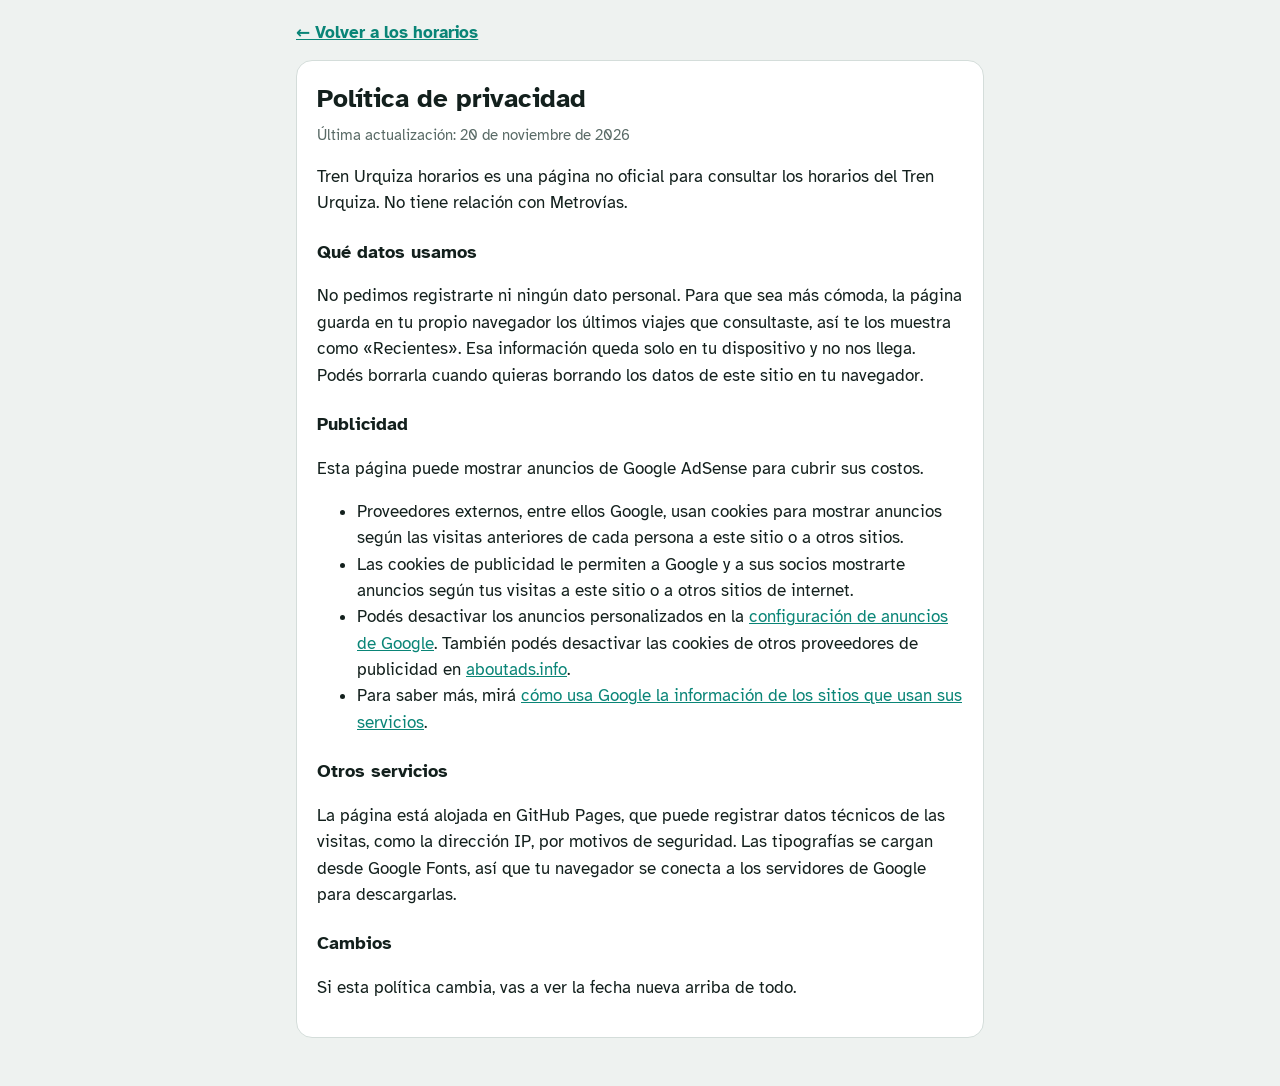
==== tren-urquiza/privacidad.html @ a887926c "Tren Urquiza: rediseño más práctico y lugar para anuncios - Selector de estación grande con buscador" ====
<!DOCTYPE html>
<html lang="es-AR">
<head>
<meta charset="utf-8">
<meta name="viewport" content="width=device-width, initial-scale=1">
<title>Política de privacidad · Tren Urquiza horarios</title>
<meta name="description" content="Qué datos usa la página Tren Urquiza horarios y cómo funcionan los anuncios.">
<meta name="theme-color" content="#0a8577">
<link rel="icon" href="icon-192.png" type="image/png">
<link rel="stylesheet" href="https://fonts.googleapis.com/css2?family=Atkinson+Hyperlegible:wght@400;700&display=swap">
<style>
:root{--bg:#eef2f0;--surface:#fff;--ink:#13201d;--muted:#596a66;--rule:#d4ddda;--line:#0a8577;
  --font-body:"Atkinson Hyperlegible", system-ui, -apple-system, "Segoe UI", Roboto, sans-serif;color-scheme:light}
@media (prefers-color-scheme: dark){:root:not([data-theme="light"]){--bg:#0c1211;--surface:#141e1c;--ink:#e6eeec;--muted:#93a5a1;--rule:#25332f;--line:#2fc2b0;color-scheme:dark}}
:root[data-theme="dark"]{--bg:#0c1211;--surface:#141e1c;--ink:#e6eeec;--muted:#93a5a1;--rule:#25332f;--line:#2fc2b0;color-scheme:dark}
*{box-sizing:border-box}
body{margin:0;background:var(--bg);color:var(--ink);font-family:var(--font-body);font-size:17px;line-height:1.55}
a{color:var(--line)}
main{max-width:720px;margin:0 auto;padding:20px 16px 48px}
.back{display:inline-block;margin-bottom:14px;font-weight:700}
article{background:var(--surface);border:1px solid var(--rule);border-radius:16px;padding:18px 20px}
h1{font-size:26px;margin:0 0 4px;text-wrap:balance}
h2{font-size:18px;margin:22px 0 6px}
p,li{max-width:65ch}
.upd{color:var(--muted);font-size:15px;margin:0 0 10px}
</style>
</head>
<body>
<main>
  <a class="back" href="./">← Volver a los horarios</a>
  <article>
    <h1>Política de privacidad</h1>
    <p class="upd">Última actualización: 20 de noviembre de 2026</p>

    <p>Tren Urquiza horarios es una página no oficial para consultar los horarios del Tren Urquiza. No tiene relación con Metrovías.</p>

    <h2>Qué datos usamos</h2>
    <p>No pedimos registrarte ni ningún dato personal. Para que sea más cómoda, la página guarda en tu propio navegador los últimos viajes que consultaste, así te los muestra como «Recientes». Esa información queda solo en tu dispositivo y no nos llega. Podés borrarla cuando quieras borrando los datos de este sitio en tu navegador.</p>

    <h2>Publicidad</h2>
    <p>Esta página puede mostrar anuncios de Google AdSense para cubrir sus costos.</p>
    <ul>
      <li>Proveedores externos, entre ellos Google, usan cookies para mostrar anuncios según las visitas anteriores de cada persona a este sitio o a otros sitios.</li>
      <li>Las cookies de publicidad le permiten a Google y a sus socios mostrarte anuncios según tus visitas a este sitio o a otros sitios de internet.</li>
      <li>Podés desactivar los anuncios personalizados en la <a href="https://adssettings.google.com">configuración de anuncios de Google</a>. También podés desactivar las cookies de otros proveedores de publicidad en <a href="https://www.aboutads.info/choices">aboutads.info</a>.</li>
      <li>Para saber más, mirá <a href="https://policies.google.com/technologies/partner-sites">cómo usa Google la información de los sitios que usan sus servicios</a>.</li>
    </ul>

    <h2>Otros servicios</h2>
    <p>La página está alojada en GitHub Pages, que puede registrar datos técnicos de las visitas, como la dirección IP, por motivos de seguridad. Las tipografías se cargan desde Google Fonts, así que tu navegador se conecta a los servidores de Google para descargarlas.</p>

    <h2>Cambios</h2>
    <p>Si esta política cambia, vas a ver la fecha nueva arriba de todo.</p>
  </article>
</main>
</body>
</html>
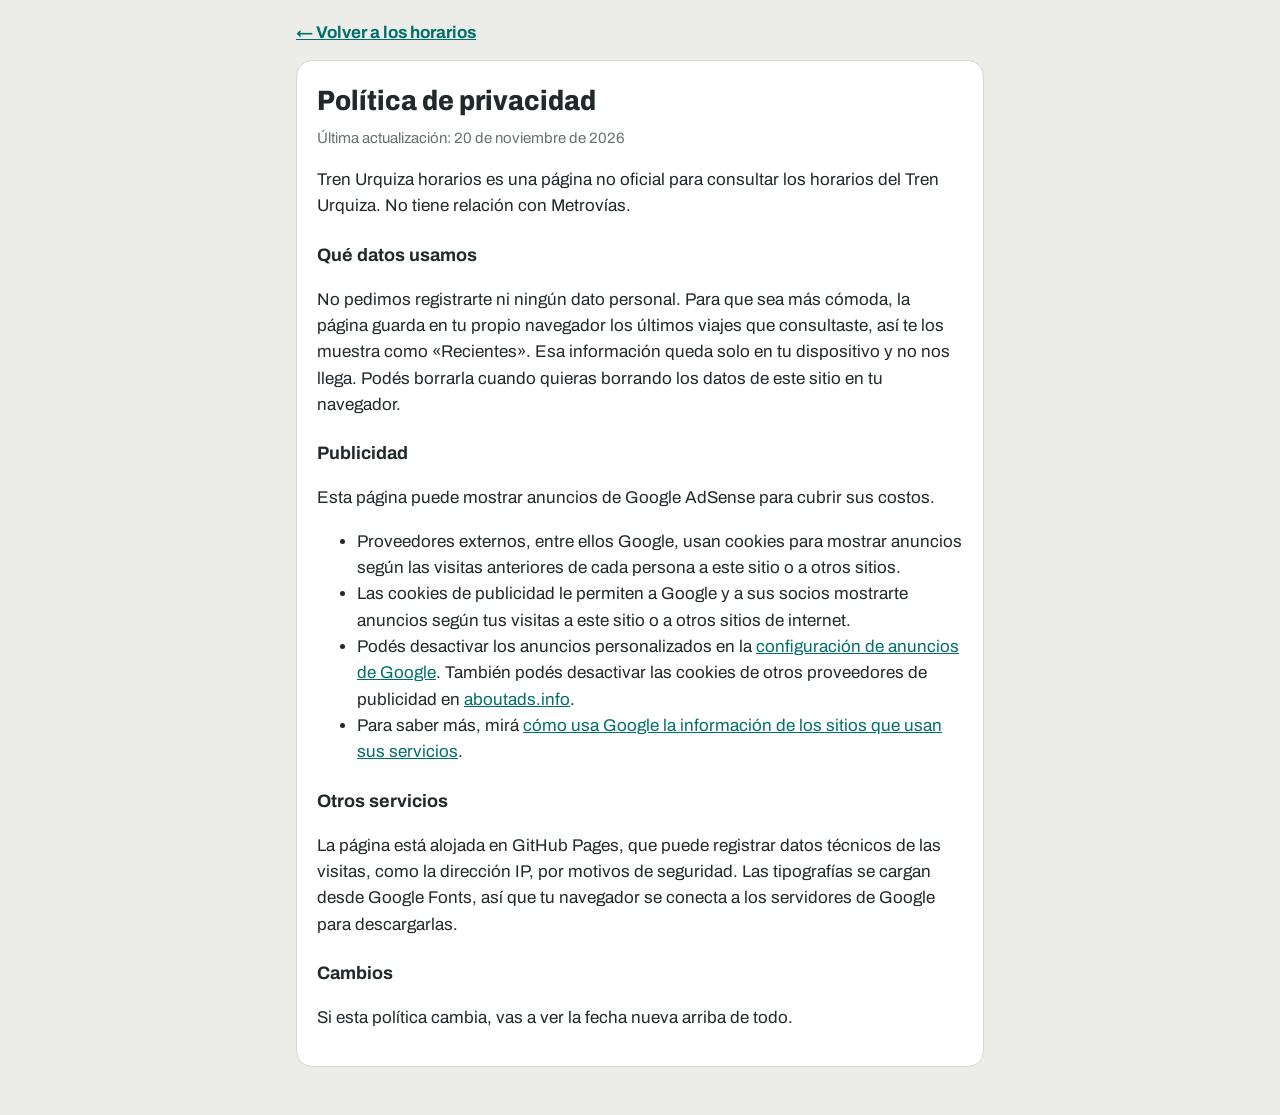
==== commit cf64f138: "Tren Urquiza: identidad propia con los colores del tren - El tablero es el costado de un coche mosta" ====
--- a/tren-urquiza/privacidad.html
+++ b/tren-urquiza/privacidad.html
@@ -5,21 +5,20 @@
 <meta name="viewport" content="width=device-width, initial-scale=1">
 <title>Política de privacidad · Tren Urquiza horarios</title>
 <meta name="description" content="Qué datos usa la página Tren Urquiza horarios y cómo funcionan los anuncios.">
-<meta name="theme-color" content="#0a8577">
-<link rel="icon" href="icon-192.png" type="image/png">
-<link rel="stylesheet" href="https://fonts.googleapis.com/css2?family=Atkinson+Hyperlegible:wght@400;700&display=swap">
+<meta name="theme-color" content="#ecede9">
+<meta name="color-scheme" content="light only">
+<link rel="icon" href="favicon.svg" type="image/svg+xml">
+<link rel="stylesheet" href="https://fonts.googleapis.com/css2?family=Archivo:wdth,wght@62..125,400..800&display=swap">
 <style>
-:root{--bg:#eef2f0;--surface:#fff;--ink:#13201d;--muted:#596a66;--rule:#d4ddda;--line:#0a8577;
-  --font-body:"Atkinson Hyperlegible", system-ui, -apple-system, "Segoe UI", Roboto, sans-serif;color-scheme:light}
-@media (prefers-color-scheme: dark){:root:not([data-theme="light"]){--bg:#0c1211;--surface:#141e1c;--ink:#e6eeec;--muted:#93a5a1;--rule:#25332f;--line:#2fc2b0;color-scheme:dark}}
-:root[data-theme="dark"]{--bg:#0c1211;--surface:#141e1c;--ink:#e6eeec;--muted:#93a5a1;--rule:#25332f;--line:#2fc2b0;color-scheme:dark}
+:root{--bg:#ecede9;--surface:#fff;--ink:#22292b;--muted:#697271;--rule:#d5d8d3;--line:#006f69;
+  --font-body:"Archivo", "Helvetica Neue", Arial, system-ui, sans-serif;color-scheme:light}
 *{box-sizing:border-box}
 body{margin:0;background:var(--bg);color:var(--ink);font-family:var(--font-body);font-size:17px;line-height:1.55}
 a{color:var(--line)}
 main{max-width:720px;margin:0 auto;padding:20px 16px 48px}
 .back{display:inline-block;margin-bottom:14px;font-weight:700}
 article{background:var(--surface);border:1px solid var(--rule);border-radius:16px;padding:18px 20px}
-h1{font-size:26px;margin:0 0 4px;text-wrap:balance}
+h1{font-size:28px;font-weight:800;font-stretch:90%;margin:0 0 4px;text-wrap:balance}
 h2{font-size:18px;margin:22px 0 6px}
 p,li{max-width:65ch}
 .upd{color:var(--muted);font-size:15px;margin:0 0 10px}
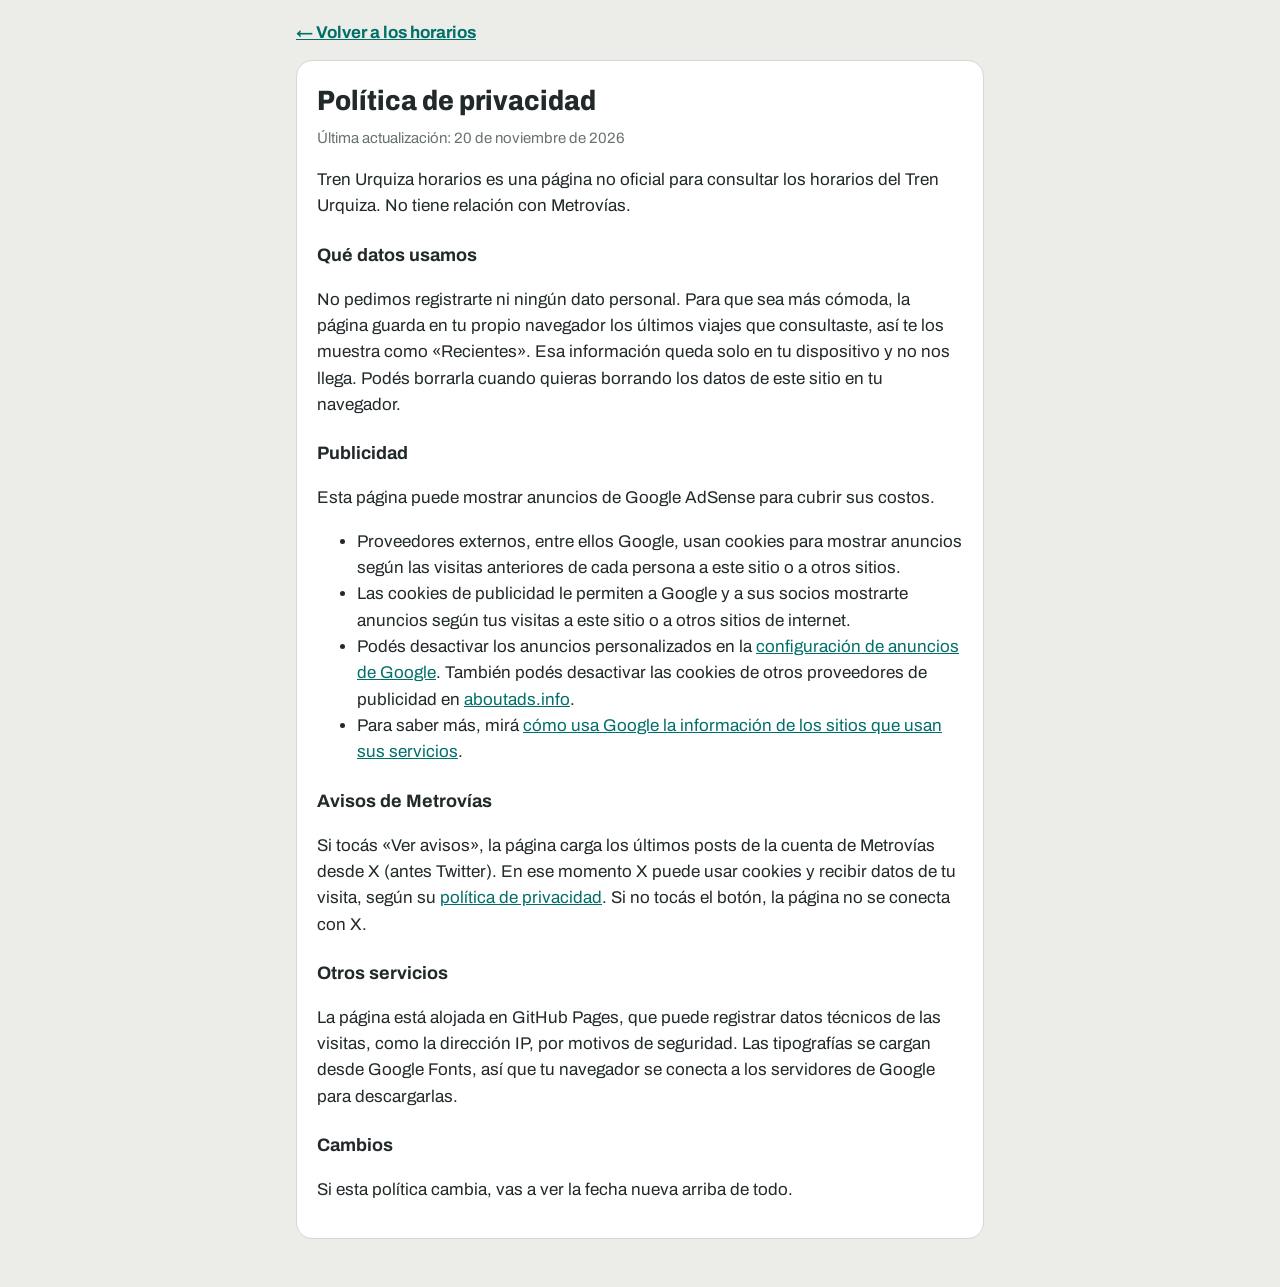
==== commit d611eaa0: "Tren Urquiza: avisos de Metrovías desde X Debajo del tablero hay un botón «Ver avisos» que carga los" ====
--- a/tren-urquiza/privacidad.html
+++ b/tren-urquiza/privacidad.html
@@ -45,6 +45,9 @@
       <li>Para saber más, mirá <a href="https://policies.google.com/technologies/partner-sites">cómo usa Google la información de los sitios que usan sus servicios</a>.</li>
     </ul>
 
+    <h2>Avisos de Metrovías</h2>
+    <p>Si tocás «Ver avisos», la página carga los últimos posts de la cuenta de Metrovías desde X (antes Twitter). En ese momento X puede usar cookies y recibir datos de tu visita, según su <a href="https://x.com/es/privacy">política de privacidad</a>. Si no tocás el botón, la página no se conecta con X.</p>
+
     <h2>Otros servicios</h2>
     <p>La página está alojada en GitHub Pages, que puede registrar datos técnicos de las visitas, como la dirección IP, por motivos de seguridad. Las tipografías se cargan desde Google Fonts, así que tu navegador se conecta a los servidores de Google para descargarlas.</p>
 
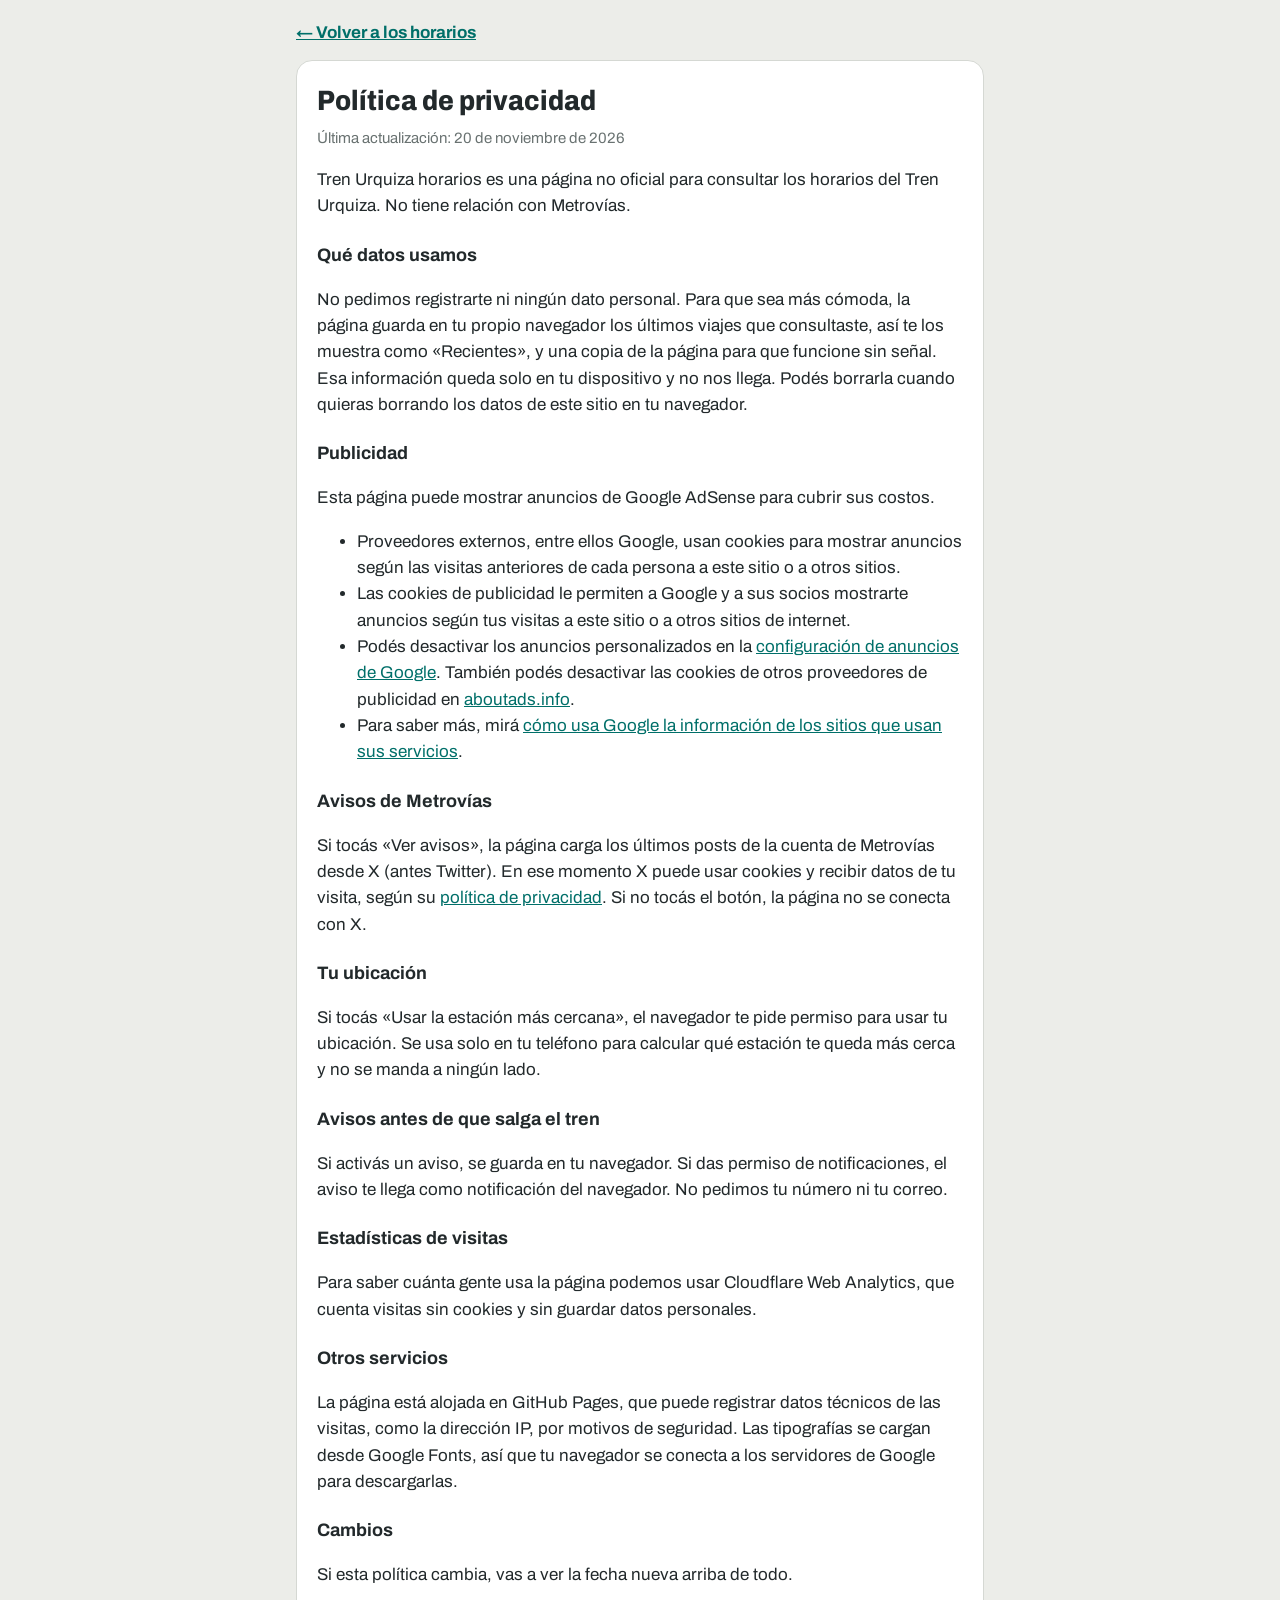
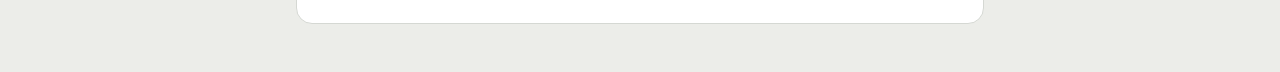
==== commit 4c51e66f: "Tren Urquiza: llegada, ubicación, aviso, sin señal y contador - «Llego a las…»: dice qué tren tomar " ====
--- a/tren-urquiza/privacidad.html
+++ b/tren-urquiza/privacidad.html
@@ -34,7 +34,7 @@
     <p>Tren Urquiza horarios es una página no oficial para consultar los horarios del Tren Urquiza. No tiene relación con Metrovías.</p>
 
     <h2>Qué datos usamos</h2>
-    <p>No pedimos registrarte ni ningún dato personal. Para que sea más cómoda, la página guarda en tu propio navegador los últimos viajes que consultaste, así te los muestra como «Recientes». Esa información queda solo en tu dispositivo y no nos llega. Podés borrarla cuando quieras borrando los datos de este sitio en tu navegador.</p>
+    <p>No pedimos registrarte ni ningún dato personal. Para que sea más cómoda, la página guarda en tu propio navegador los últimos viajes que consultaste, así te los muestra como «Recientes», y una copia de la página para que funcione sin señal. Esa información queda solo en tu dispositivo y no nos llega. Podés borrarla cuando quieras borrando los datos de este sitio en tu navegador.</p>
 
     <h2>Publicidad</h2>
     <p>Esta página puede mostrar anuncios de Google AdSense para cubrir sus costos.</p>
@@ -48,6 +48,15 @@
     <h2>Avisos de Metrovías</h2>
     <p>Si tocás «Ver avisos», la página carga los últimos posts de la cuenta de Metrovías desde X (antes Twitter). En ese momento X puede usar cookies y recibir datos de tu visita, según su <a href="https://x.com/es/privacy">política de privacidad</a>. Si no tocás el botón, la página no se conecta con X.</p>
 
+    <h2>Tu ubicación</h2>
+    <p>Si tocás «Usar la estación más cercana», el navegador te pide permiso para usar tu ubicación. Se usa solo en tu teléfono para calcular qué estación te queda más cerca y no se manda a ningún lado.</p>
+
+    <h2>Avisos antes de que salga el tren</h2>
+    <p>Si activás un aviso, se guarda en tu navegador. Si das permiso de notificaciones, el aviso te llega como notificación del navegador. No pedimos tu número ni tu correo.</p>
+
+    <h2>Estadísticas de visitas</h2>
+    <p>Para saber cuánta gente usa la página podemos usar Cloudflare Web Analytics, que cuenta visitas sin cookies y sin guardar datos personales.</p>
+
     <h2>Otros servicios</h2>
     <p>La página está alojada en GitHub Pages, que puede registrar datos técnicos de las visitas, como la dirección IP, por motivos de seguridad. Las tipografías se cargan desde Google Fonts, así que tu navegador se conecta a los servidores de Google para descargarlas.</p>
 
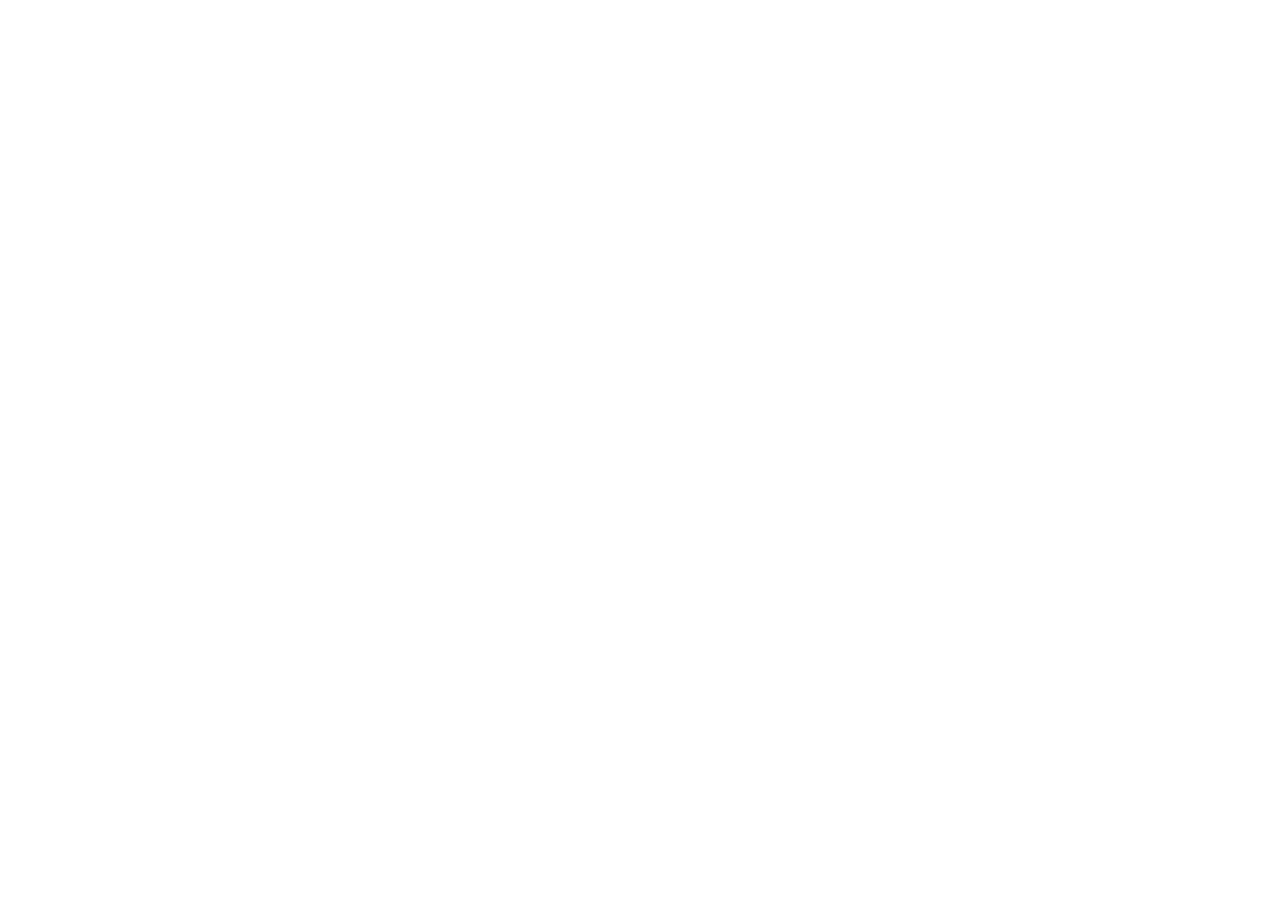
==== commit 4ab2794d: "Tren Urquiza: redirigir a horariosdelurquiza.github.io La página se mudó a su propia dirección. El l" ====
--- a/tren-urquiza/privacidad.html
+++ b/tren-urquiza/privacidad.html
@@ -3,66 +3,17 @@
 <head>
 <meta charset="utf-8">
 <meta name="viewport" content="width=device-width, initial-scale=1">
-<title>Política de privacidad · Tren Urquiza horarios</title>
-<meta name="description" content="Qué datos usa la página Tren Urquiza horarios y cómo funcionan los anuncios.">
-<meta name="theme-color" content="#ecede9">
-<meta name="color-scheme" content="light only">
-<link rel="icon" href="favicon.svg" type="image/svg+xml">
-<link rel="stylesheet" href="https://fonts.googleapis.com/css2?family=Archivo:wdth,wght@62..125,400..800&display=swap">
-<style>
-:root{--bg:#ecede9;--surface:#fff;--ink:#22292b;--muted:#697271;--rule:#d5d8d3;--line:#006f69;
-  --font-body:"Archivo", "Helvetica Neue", Arial, system-ui, sans-serif;color-scheme:light}
-*{box-sizing:border-box}
-body{margin:0;background:var(--bg);color:var(--ink);font-family:var(--font-body);font-size:17px;line-height:1.55}
-a{color:var(--line)}
-main{max-width:720px;margin:0 auto;padding:20px 16px 48px}
-.back{display:inline-block;margin-bottom:14px;font-weight:700}
-article{background:var(--surface);border:1px solid var(--rule);border-radius:16px;padding:18px 20px}
-h1{font-size:28px;font-weight:800;font-stretch:90%;margin:0 0 4px;text-wrap:balance}
-h2{font-size:18px;margin:22px 0 6px}
-p,li{max-width:65ch}
-.upd{color:var(--muted);font-size:15px;margin:0 0 10px}
-</style>
+<title>Tren Urquiza horarios se mudó</title>
+<link rel="canonical" href="https://horariosdelurquiza.github.io/privacidad.html">
+<meta name="robots" content="noindex">
+<meta http-equiv="refresh" content="0; url=https://horariosdelurquiza.github.io/privacidad.html">
+<script>
+  try { if (navigator.serviceWorker) navigator.serviceWorker.getRegistrations().then(function(rs){ rs.forEach(function(r){ r.unregister(); }); }); } catch(e){}
+  location.replace("https://horariosdelurquiza.github.io/privacidad.html");
+</script>
+<style>body{font-family:system-ui,sans-serif;background:#ecede9;color:#22292b;display:grid;place-items:center;min-height:100vh;margin:0;padding:16px;text-align:center}a{color:#006f69;font-weight:700}</style>
 </head>
 <body>
-<main>
-  <a class="back" href="./">← Volver a los horarios</a>
-  <article>
-    <h1>Política de privacidad</h1>
-    <p class="upd">Última actualización: 20 de noviembre de 2026</p>
-
-    <p>Tren Urquiza horarios es una página no oficial para consultar los horarios del Tren Urquiza. No tiene relación con Metrovías.</p>
-
-    <h2>Qué datos usamos</h2>
-    <p>No pedimos registrarte ni ningún dato personal. Para que sea más cómoda, la página guarda en tu propio navegador los últimos viajes que consultaste, así te los muestra como «Recientes», y una copia de la página para que funcione sin señal. Esa información queda solo en tu dispositivo y no nos llega. Podés borrarla cuando quieras borrando los datos de este sitio en tu navegador.</p>
-
-    <h2>Publicidad</h2>
-    <p>Esta página puede mostrar anuncios de Google AdSense para cubrir sus costos.</p>
-    <ul>
-      <li>Proveedores externos, entre ellos Google, usan cookies para mostrar anuncios según las visitas anteriores de cada persona a este sitio o a otros sitios.</li>
-      <li>Las cookies de publicidad le permiten a Google y a sus socios mostrarte anuncios según tus visitas a este sitio o a otros sitios de internet.</li>
-      <li>Podés desactivar los anuncios personalizados en la <a href="https://adssettings.google.com">configuración de anuncios de Google</a>. También podés desactivar las cookies de otros proveedores de publicidad en <a href="https://www.aboutads.info/choices">aboutads.info</a>.</li>
-      <li>Para saber más, mirá <a href="https://policies.google.com/technologies/partner-sites">cómo usa Google la información de los sitios que usan sus servicios</a>.</li>
-    </ul>
-
-    <h2>Avisos de Metrovías</h2>
-    <p>Si tocás «Ver avisos», la página carga los últimos posts de la cuenta de Metrovías desde X (antes Twitter). En ese momento X puede usar cookies y recibir datos de tu visita, según su <a href="https://x.com/es/privacy">política de privacidad</a>. Si no tocás el botón, la página no se conecta con X.</p>
-
-    <h2>Tu ubicación</h2>
-    <p>Si tocás «Usar la estación más cercana», el navegador te pide permiso para usar tu ubicación. Se usa solo en tu teléfono para calcular qué estación te queda más cerca y no se manda a ningún lado.</p>
-
-    <h2>Avisos antes de que salga el tren</h2>
-    <p>Si activás un aviso, se guarda en tu navegador. Si das permiso de notificaciones, el aviso te llega como notificación del navegador. No pedimos tu número ni tu correo.</p>
-
-    <h2>Estadísticas de visitas</h2>
-    <p>Para saber cuánta gente usa la página podemos usar Cloudflare Web Analytics, que cuenta visitas sin cookies y sin guardar datos personales.</p>
-
-    <h2>Otros servicios</h2>
-    <p>La página está alojada en GitHub Pages, que puede registrar datos técnicos de las visitas, como la dirección IP, por motivos de seguridad. Las tipografías se cargan desde Google Fonts, así que tu navegador se conecta a los servidores de Google para descargarlas.</p>
-
-    <h2>Cambios</h2>
-    <p>Si esta política cambia, vas a ver la fecha nueva arriba de todo.</p>
-  </article>
-</main>
+<p>Tren Urquiza horarios ahora está en<br><a href="https://horariosdelurquiza.github.io/privacidad.html">horariosdelurquiza.github.io</a></p>
 </body>
 </html>
